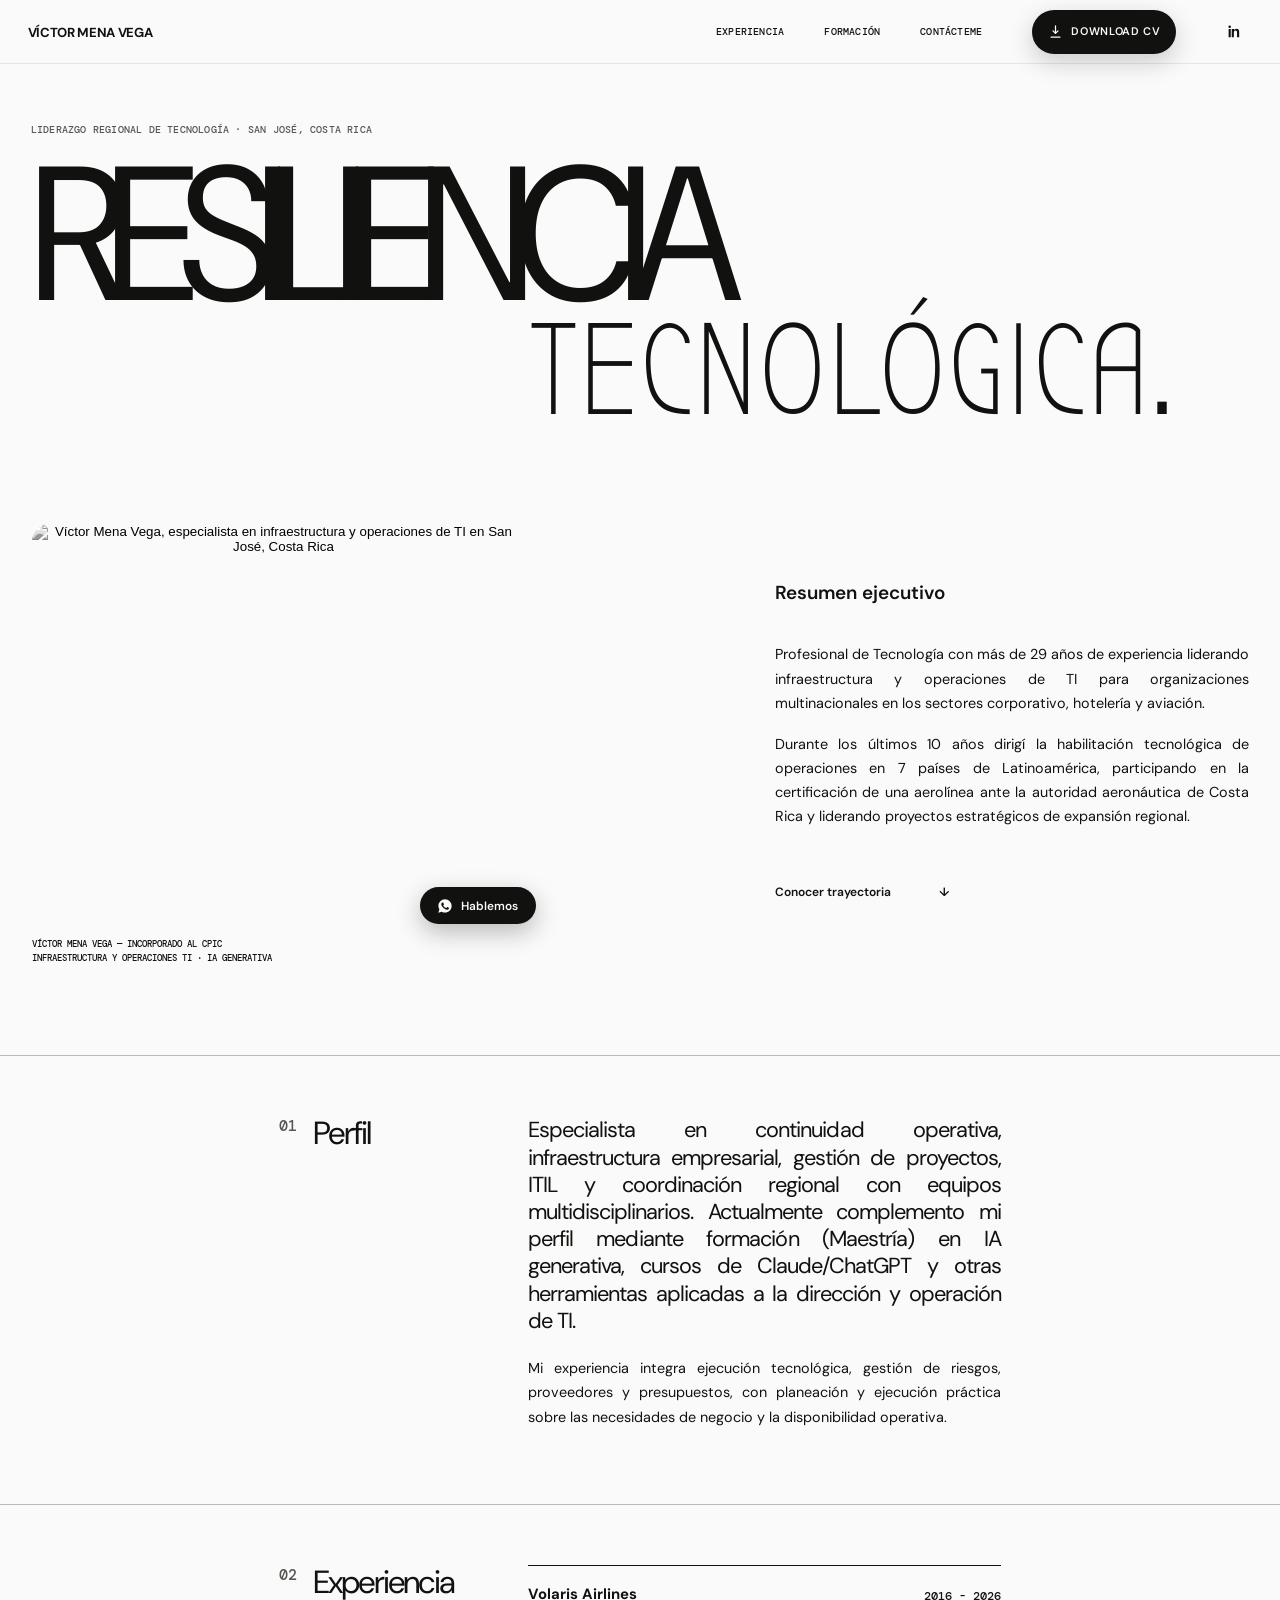
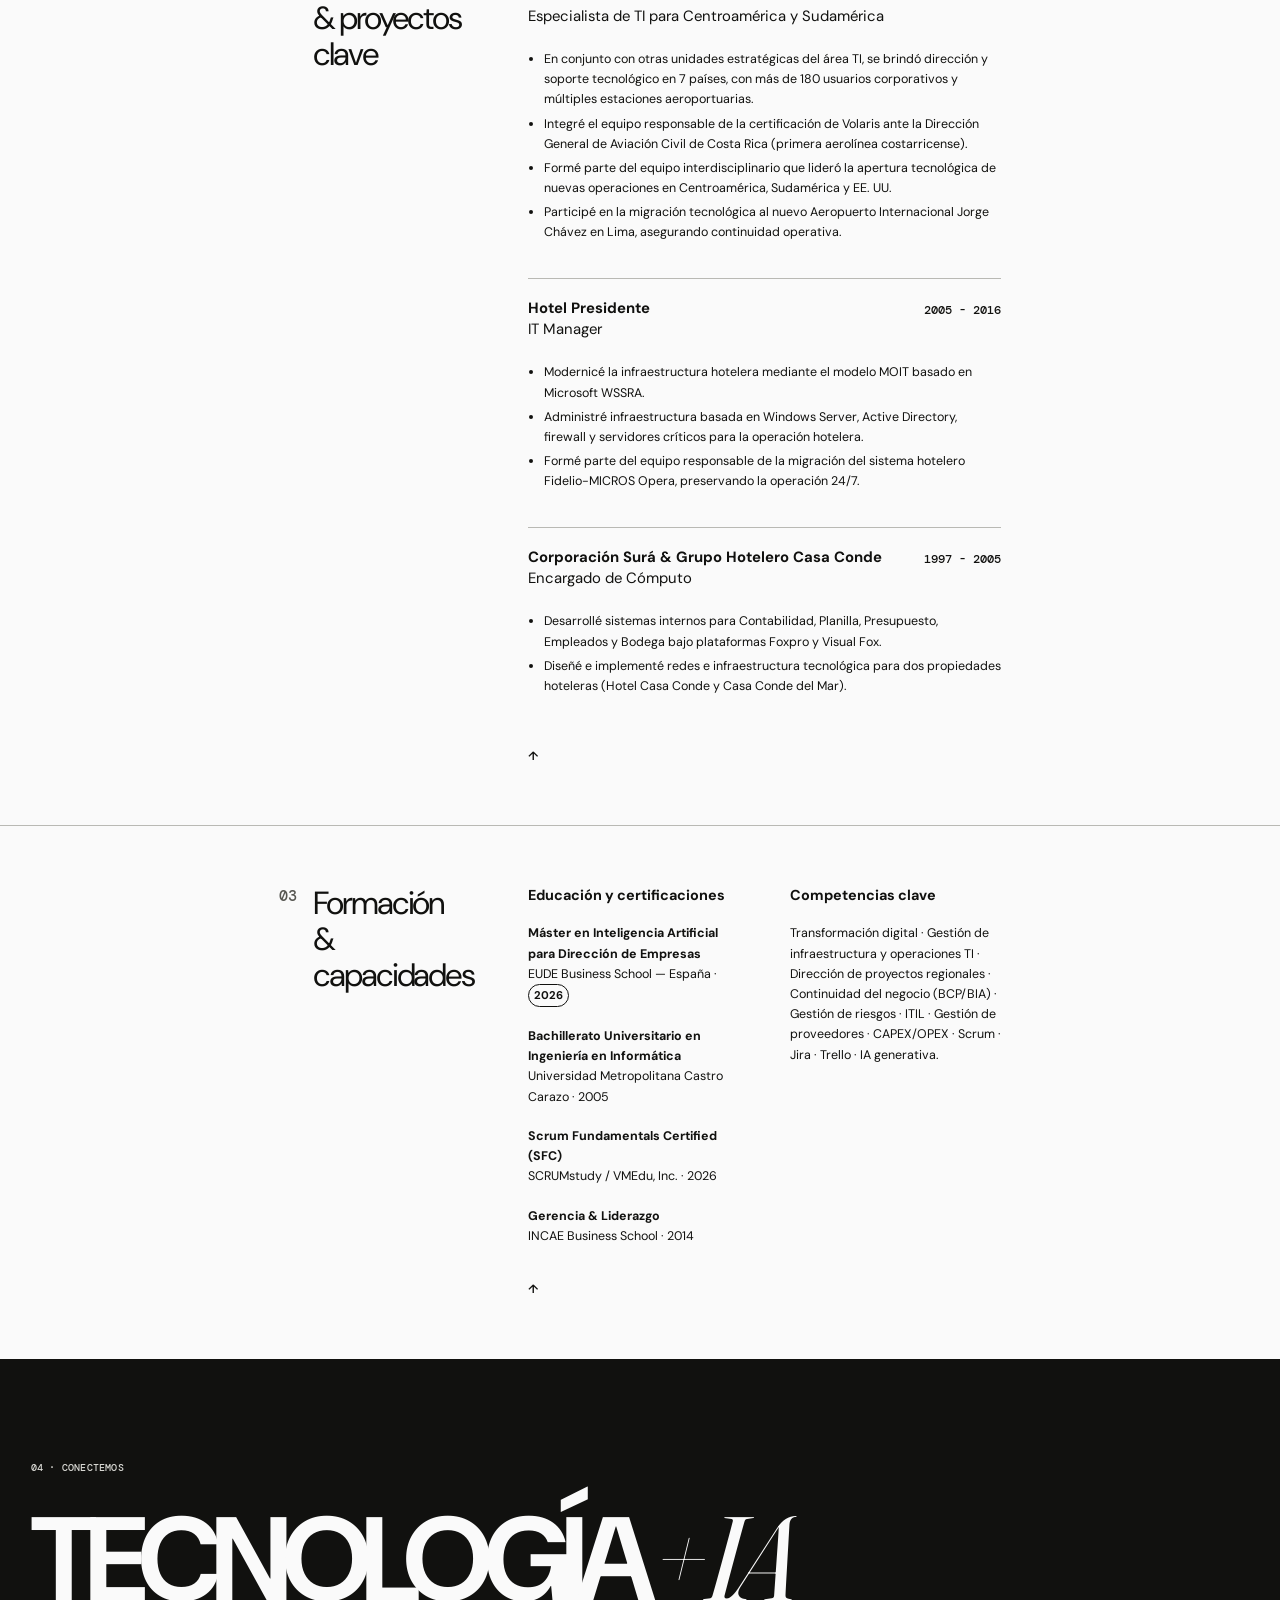
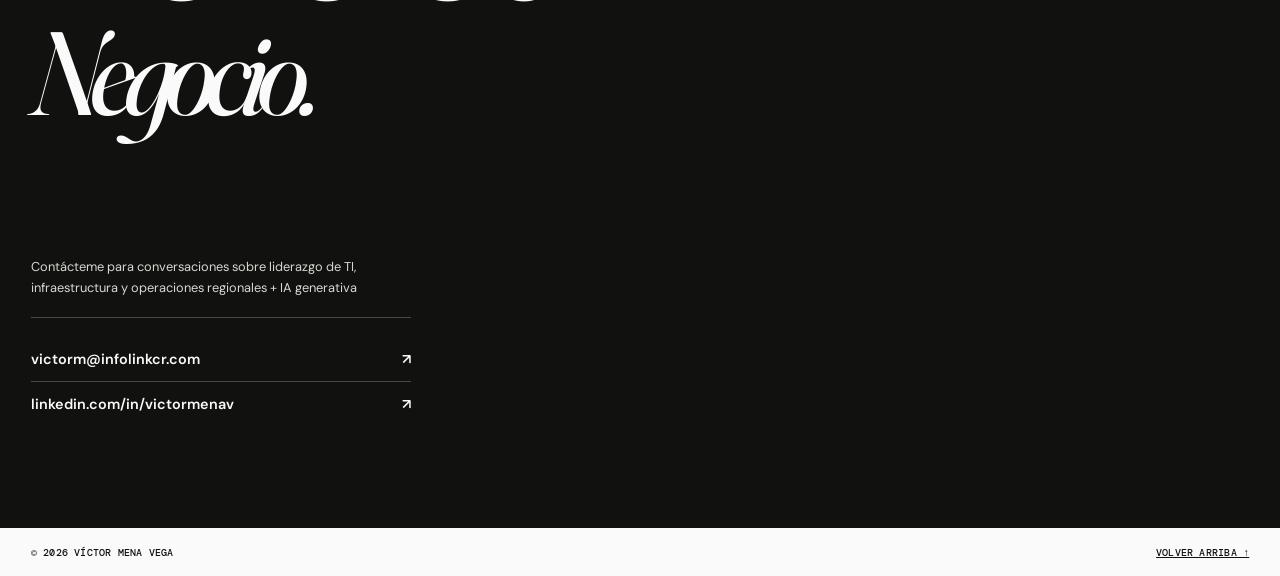
==== assets/index.html @ fce4dd11 "Add files via upload" ====
<!doctype html>
<html lang="es">

<head>
    <meta charset="UTF-8">
    <meta name="viewport" content="width=device-width,initial-scale=1">

    <title>Víctor Mena Vega | Infraestructura y Operaciones TI</title>
    <meta name="description" content="Víctor Mena Vega, especialista en infraestructura y operaciones de TI en Costa Rica. Casi 30 años liderando equipos y continuidad operativa en 7 países.">
    <link rel="canonical" href="https://www.victormena.com/">

    <link rel="icon" href="/assets/favicon.svg" type="image/svg+xml">
    <link rel="alternate icon" href="/assets/favicon.ico">
    <link rel="apple-touch-icon" href="/assets/apple-touch-icon.png">
    <meta name="theme-color" content="#11110f">

    <link rel="preload" as="image" href="/assets/victor-mena.png" fetchpriority="high">

    <!-- Open Graph -->
    <meta property="og:type" content="profile">
    <meta property="og:title" content="Víctor Mena Vega | Infraestructura y Operaciones de TI">
    <meta property="og:description" content="Casi 30 años liderando infraestructura y operaciones de TI en Centroamérica, Sudamérica y EE. UU. ITIL, continuidad operativa, transformación digital e IA aplicada.">
    <meta property="og:image" content="https://www.victormena.com/assets/victor-mena.png">
    <meta property="og:url" content="https://www.victormena.com/">
    <meta property="profile:first_name" content="Víctor">
    <meta property="profile:last_name" content="Mena Vega">
    <meta property="og:site_name" content="Víctor Mena Vega">
    <meta property="og:locale" content="es_CR">

    <!-- Twitter Card -->
    <meta name="twitter:card" content="summary_large_image">
    <meta name="twitter:title" content="Víctor Mena Vega | Infraestructura y Operaciones de TI">
    <meta name="twitter:description" content="Casi 30 años liderando infraestructura y operaciones de TI en Centroamérica, Sudamérica y EE. UU.">
    <meta name="twitter:image" content="https://www.victormena.com/assets/victor-mena.png">

    <link rel="preconnect" href="https://fonts.googleapis.com">
    <link rel="preconnect" href="https://fonts.gstatic.com" crossorigin>
    <link
        href="https://fonts.googleapis.com/css2?family=Bubbler+One&family=DM+Mono:wght@400;500&family=DM+Sans:opsz,wght@9..40,400;9..40,500;9..40,600;9..40,700&family=Fraunces:ital,opsz,wght@1,9..144,500..600&display=swap"
        rel="stylesheet">
    <link rel="stylesheet" href="styles.css">
    <link rel="stylesheet" href="refinements.css">
    <style>
        .portrait-toggle {
            display: block;
            width: 100%;
            padding: 0;
            border: 0;
            background: transparent;
            position: relative;
            cursor: pointer;
            border-radius: 17px;
            overflow: hidden
        }

        .portrait-toggle img {
            filter: grayscale(1) contrast(1.13);
            transition: filter .35s ease
        }

        .portrait-toggle:hover img,
        .portrait-toggle[aria-pressed="true"] img {
            filter: grayscale(0) contrast(1)
        }

        .portrait-toggle:focus-visible {
            outline: 3px solid #11110f;
            outline-offset: 5px
        }
    </style>

    <script type="application/ld+json">
{
  "@context": "https://schema.org",
  "@type": "Person",
  "name": "Víctor Mena Vega",
  "alternateName": ["Victor Mena Vega", "Victor Mena", "Víctor Mena"],
  "disambiguatingDescription": "Especialista costarricense en infraestructura y operaciones de TI, radicado en San José, Costa Rica.",
  "url": "https://www.victormena.com/",
  "image": "https://www.victormena.com/assets/victor-mena.png",
  "jobTitle": "Especialista en Infraestructura y Operaciones de TI",
  "description": "Ejecutivo de Tecnología con más de 29 años de experiencia en infraestructura y operaciones de TI, liderazgo regional, continuidad operativa, transformación digital e inteligencia artificial aplicada.",
  "address": {
    "@type": "PostalAddress",
    "addressLocality": "San José",
    "addressCountry": "CR"
  },
  "email": "mailto:victorm@infolinkcr.com",
  "telephone": "+506-8820-2220",
  "knowsLanguage": ["es", "en"],
  "worksFor": {
    "@type": "OrganizationRole",
    "roleName": "Especialista de TI para Centroamérica y Sudamérica",
    "startDate": "2016-07",
    "endDate": "2026-07",
    "worksFor": {
      "@type": "Organization",
      "name": "Volaris",
      "url": "https://www.volaris.com/"
    }
  },
  "nationality": {
    "@type": "Country",
    "name": "Costa Rica"
  },
  "sameAs": [
    "https://www.linkedin.com/in/victormenav/",
    "https://github.com/victormenav"
  ],
  "alumniOf": [
    {
      "@type": "CollegeOrUniversity",
      "name": "Universidad Metropolitana Castro Carazo"
    },
    {
      "@type": "CollegeOrUniversity",
      "name": "EUDE Business School"
    }
  ],
  "knowsAbout": [
    "ITIL",
    "Infraestructura de TI",
    "Operaciones de TI",
    "Continuidad operativa",
    "Transformación digital",
    "Gestión de proyectos",
    "Gestión de riesgos",
    "Inteligencia artificial aplicada a operaciones de TI"
  ],
  "memberOf": {
    "@type": "Organization",
    "name": "Colegio de Profesionales en Informática y Computación (CPIC)"
  }
}
</script>
</head>
<body><a class="skip" href="#contenido">Ir al contenido</a>
<header class="header">
    <h1 class="wordmark-h1"><a class="wordmark" href="#inicio">VÍCTOR MENA VEGA</a></h1>

    <nav aria-label="Navegación principal">
        <a href="#experiencia">EXPERIENCIA</a>
        <a href="#formacion">FORMACIÓN</a>
        <a href="#contacto">CONTÁCTEME</a>

        <a class="btn-cv"
           href="/assets/cv-victor-mena-vega.pdf"
           download
           aria-label="Descargar CV de Víctor Mena Vega">
            <svg viewBox="0 0 24 24"
                 aria-hidden="true"
                 width="16"
                 height="16">
                <path
                    d="M12 3v12m0 0 4-4m-4 4-4-4M5 21h14"
                    fill="none"
                    stroke="currentColor"
                    stroke-width="2"
                    stroke-linecap="round"
                    stroke-linejoin="round"/>
            </svg>
            <span>DOWNLOAD CV</span>
        </a>
    </nav>

    <a class="linkedin-icon"
       href="https://www.linkedin.com/in/victormenav/"
       target="_blank"
       rel="noreferrer"
       aria-label="Abrir el perfil de LinkedIn de Víctor Mena Vega en una pestaña nueva">
        <svg viewBox="0 0 24 24" aria-hidden="true">
            <path
                d="M5.2 3.4A1.8 1.8 0 1 1 5.2 7a1.8 1.8 0 0 1 0-3.6ZM3.7 8.4h3V20h-3V8.4Zm4.9 0h2.9V10h.1c.4-.8 1.4-1.9 3.1-1.9 3.3 0 3.9 2.1 3.9 5V20h-3v-6.1c0-1.5 0-3.3-2.1-3.3s-2.4 1.6-2.4 3.2V20h-3V8.4Z" />
        </svg>
    </a>
</header>
    <main id="contenido">
        <section class="intro" id="inicio">
            <p class="kicker">Liderazgo regional de tecnología · San José, Costa Rica</p>
            <h2 class="lockup"><span class="resilience">RESILIENCIA</span><span class="technology">TECNOLÓGICA.</span></h2>
            <div class="intro-grid">
                <figure class="portrait"><button class="portrait-toggle" type="button" aria-pressed="false"
                        aria-label="Mostrar retrato a color"><img src="assets/victor-mena.png"
                            alt="Víctor Mena Vega, especialista en infraestructura y operaciones de TI en San José, Costa Rica"
                            fetchpriority="high" decoding="async"></button>
                    <figcaption>Víctor Mena Vega — Incorporado al CPIC<br>Infraestructura y Operaciones TI · IA generativa
                    </figcaption><a class="whatsapp-fab" href="https://wa.me/50688202220?text=Vi%20tu%20perfil%20profesional%2C%20me%20gustar%C3%ADa%20que%20conversemos" target="_blank"
                        rel="noreferrer" aria-label="Escribir a Víctor Mena Vega por WhatsApp"><svg viewBox="0 0 24 24"
                            width="16" height="16" aria-hidden="true">
                            <path
                                d="M12.04 2C6.58 2 2.13 6.45 2.13 11.91c0 1.87.5 3.62 1.44 5.15L2 22l5.09-1.53a9.9 9.9 0 0 0 4.95 1.32h.01c5.46 0 9.91-4.45 9.91-9.91C21.96 6.45 17.5 2 12.04 2Zm5.83 14.13c-.24.68-1.4 1.31-1.94 1.36-.5.05-1.02.24-3.42-.71-2.9-1.15-4.76-4.09-4.9-4.28-.14-.19-1.17-1.56-1.17-2.97 0-1.41.74-2.1 1-2.39.26-.29.57-.36.76-.36.19 0 .38 0 .55.01.18.01.42-.07.65.5.24.58.81 2 .88 2.15.07.14.12.31.02.5-.1.19-.15.31-.29.48-.14.17-.3.38-.43.51-.14.14-.29.29-.13.57.17.28.75 1.24 1.61 2.01 1.11 1 2.05 1.31 2.33 1.46.28.14.44.12.6-.07.17-.19.71-.83.9-1.11.19-.28.38-.24.63-.14.26.09 1.65.78 1.94.92.28.14.47.21.54.33.07.12.07.68-.17 1.36Z" />
                        </svg><span>Hablemos</span></a>
                </figure>
                <div class="summary">
                    <p class="summary-title">Resumen ejecutivo</p>
                    <p>Profesional de Tecnología con más de 29 años de experiencia liderando infraestructura y operaciones
                       de TI para organizaciones multinacionales en los sectores corporativo, hotelería y aviación. </p>
                    <p>Durante los últimos 10 años dirigí la habilitación tecnológica de operaciones en 7 países de Latinoamérica,
                        participando en la certificación de una aerolínea ante la autoridad aeronáutica de Costa Rica y liderando proyectos
                        estratégicos de expansión regional. </p><a
                        class="inline-link" href="#experiencia">Conocer trayectoria <span>↓</span></a>
                </div>
            </div>
        </section>
        <section class="about ruled-section">
            <div class="section-title"><span>01</span>
                <h2>Perfil</h2>
            </div>
            <div class="about-copy">
                <p class="lead">Especialista en continuidad operativa, infraestructura empresarial, gestión de proyectos, ITIL 
                    y coordinación regional con equipos multidisciplinarios. Actualmente complemento mi perfil mediante formación 
                    (Maestría) en IA generativa, cursos de Claude/ChatGPT y otras herramientas aplicadas a la dirección y operación de TI.</p>
                <p>Mi experiencia integra ejecución tecnológica, gestión de riesgos, proveedores y presupuestos, con planeación y 
                    ejecución práctica sobre las necesidades de negocio y la disponibilidad operativa. </p>
            </div>
        </section>
        <section class="experience ruled-section" id="experiencia">
            <div class="section-title"><span>02</span>
                <h2>Experiencia<br>& proyectos clave</h2>
            </div>
            <div>
                <div class="roles">
                    <article class="role">
                        <div class="role-head">
                            <p><b>Volaris Airlines</b><br>Especialista de TI para Centroamérica y Sudamérica</p><span>2016
                                - 2026</span>
                        </div>
                        <ul>
                            <li>En conjunto con otras unidades estratégicas del área TI, se brindó dirección y soporte
                                tecnológico en 7 países, con más de 180 usuarios corporativos y múltiples estaciones aeroportuarias.</li>
                            <li>Integré el equipo responsable de la certificación de Volaris ante la Dirección General de Aviación Civil 
                                de Costa Rica (primera aerolínea costarricense).</li>
                            <li>Formé parte del equipo interdisciplinario que lideró la apertura tecnológica de nuevas operaciones en
                                 Centroamérica, Sudamérica y EE. UU.</li>
                            <li>Participé en la migración tecnológica al nuevo Aeropuerto Internacional Jorge Chávez en Lima, asegurando continuidad operativa.</li>
                        </ul>
                    </article>
                    <article class="role">
                        <div class="role-head">
                            <p><b>Hotel Presidente</b><br>IT Manager</p><span>2005 - 2016</span>
                        </div>
                        <ul>
                            <li>Modernicé la infraestructura hotelera mediante el modelo MOIT basado en Microsoft WSSRA.</li>
                            <li>Administré infraestructura basada en Windows Server, Active Directory, firewall y servidores críticos para la operación hotelera.</li>
                            <li>Formé parte del equipo responsable de la migración del sistema hotelero Fidelio-MICROS Opera, preservando la operación 24/7.</li>
                        </ul>
                    </article>
                    <article class="role">
                        <div class="role-head">
                            <p><b>Corporación Surá & Grupo Hotelero Casa Conde</b><br>Encargado de Cómputo</p><span>1997 -
                                2005</span>
                        </div>
                        <ul>
                            <li>Desarrollé sistemas internos para Contabilidad, Planilla, Presupuesto, Empleados y Bodega bajo plataformas Foxpro y Visual Fox.</li>
                            <li>Diseñé e implementé redes e infraestructura tecnológica para dos propiedades hoteleras (Hotel Casa Conde y Casa Conde del Mar).</li>
                        </ul>
                    </article>
                </div><a class="inline-link" href="#inicio"><span>↑</span></a>
            </div>
        </section>
        <section class="credentials ruled-section" id="formacion">
            <div class="section-title"><span>03</span>
                <h2>Formación<br>& capacidades</h2>
            </div>
            <div>
                <div class="credential-content">
                    <div>
                        <h3>Educación y certificaciones</h3>
                        <p><b>Máster en Inteligencia Artificial para Dirección de Empresas</b><br>EUDE Business School —
                            España · <span class="currently">2026</span></p>
                        <p><b>Bachillerato Universitario en Ingeniería en Informática</b><br>Universidad Metropolitana
                            Castro Carazo · 2005</p>
                        <p><b>Scrum Fundamentals Certified (SFC)</b><br>SCRUMstudy / VMEdu, Inc. · 2026</p>
                        <p><b>Gerencia & Liderazgo</b><br>INCAE Business School · 2014</p>
                    </div>
                    <div>
                        <h3>Competencias clave</h3>
                        <p>Transformación digital · Gestión de infraestructura y operaciones TI · Dirección de proyectos
                            regionales · Continuidad del negocio (BCP/BIA) · Gestión de riesgos · ITIL · Gestión de
                            proveedores · CAPEX/OPEX · Scrum · Jira · Trello · IA generativa.</p>
                    </div>
                </div><a class="inline-link" href="#inicio"><span>↑</span></a>
            </div>
        </section>
        <section class="contact" id="contacto">
            <p class="kicker">04 · Conectemos</p>
            <div class="contact-grid">
                <h2 class="contact-headline">TECNOLOGÍA<span class="contact-accent"> + IA</span><br><span
                        class="contact-accent">Negocio.</span></h2>
                <div class="contact-info">
                    <p class="contact-blurb">Contácteme para conversaciones sobre liderazgo de TI, infraestructura y
                        operaciones regionales + IA generativa </p><a class="contact-row" id="emailContactLink"
                        href="mailto:victorm@infolinkcr.com">victorm@infolinkcr.com <span
                            aria-hidden="true">↗</span></a><a class="contact-row"
                        href="https://www.linkedin.com/in/victormenav/" target="_blank"
                        rel="noreferrer">linkedin.com/in/victormenav <span aria-hidden="true">↗</span></a>
                </div>
            </div>
        </section>
    </main>
    <div class="modal-overlay" id="contactModalOverlay" hidden>
        <div class="modal" role="dialog" aria-modal="true" aria-labelledby="contactModalTitle"><button
                class="modal-close" id="contactModalClose" type="button" aria-label="Cerrar formulario">✕</button>
            <div class="modal-grid"><img class="modal-photo" src="assets/iphone-inbox.jpg"
                    alt="iPhone con bandeja de entrada" loading="lazy">
                <div class="modal-body">
                    <h3 id="contactModalTitle">Escríbeme</h3>
                    <form id="contactForm" action="https://formspree.io/f/mbgjyzok" method="POST">
                           <input type="hidden" name="_subject" value="Nuevo contacto desde WEB — VictorMenaV"><label>Nombre<input
                                type="text" name="name" required></label><label>Correo<input type="email" name="email"
                                required></label><label>Mensaje<textarea name="message" rows="4"
                                required></textarea></label><button type="submit">Enviar</button></form>
                    <p class="modal-success" id="contactModalSuccess" hidden>¡Gracias! Te responderé pronto.</p>
                </div>
            </div>
        </div>
    </div>
    <footer><span>© 2026 Víctor Mena Vega</span><a href="#inicio">VOLVER ARRIBA ↑</a></footer>
 <script>
const portrait = document.querySelector('.portrait-toggle');

portrait.addEventListener('click', () => {
    const color = portrait.getAttribute('aria-pressed') === 'true';

    portrait.setAttribute('aria-pressed', String(!color));

    portrait.setAttribute(
        'aria-label',
        color ? 'Mostrar retrato a color' : 'Mostrar retrato en blanco y negro'
    );
});

const emailLink = document.getElementById('emailContactLink');
const overlay = document.getElementById('contactModalOverlay');
const closeBtn = document.getElementById('contactModalClose');
const cForm = document.getElementById('contactForm');
const cSuccess = document.getElementById('contactModalSuccess');
const cTitle = document.getElementById('contactModalTitle');

function openModal(e) {
    e.preventDefault();

    overlay.hidden = false;
    cTitle.textContent = 'Escríbeme';
    cForm.hidden = false;
    cSuccess.hidden = true;
}

function closeModal() {
    overlay.hidden = true;
    cForm.hidden = false;
    cSuccess.hidden = true;
    cForm.reset();
    cTitle.textContent = 'Escríbeme';
}

emailLink.addEventListener('click', openModal);
closeBtn.addEventListener('click', closeModal);

overlay.addEventListener('click', e => {
    if (e.target === overlay) {
        closeModal();
    }
});

cForm.addEventListener('submit', async e => {
    e.preventDefault();

    const submitButton = cForm.querySelector('button[type="submit"]');

    submitButton.disabled = true;
    submitButton.textContent = 'Enviando...';

    try {
        const res = await fetch(cForm.action, {
            method: 'POST',
            body: new FormData(cForm),
            headers: {
                Accept: 'application/json'
            }
        });

        if (res.ok) {
            cForm.reset();
            cTitle.textContent = 'Enviado';
            cForm.hidden = true;
            cSuccess.hidden = false;
        } else {
            submitButton.disabled = false;
            submitButton.textContent = 'Enviar';

            alert('Hubo un problema al enviar. Escríbeme directo a victorm@infolinkcr.com');
        }

    } catch (err) {
        submitButton.disabled = false;
        submitButton.textContent = 'Enviar';

        alert('Hubo un problema al enviar. Escríbeme directo a victorm@infolinkcr.com');
    }
});
</script>


</body>
</html>
---- assets/styles.css ----
:root{--black:#11110f;--white:#fafafa;--hair:#b9b9b4;--gray:#565651}*{box-sizing:border-box}html{scroll-behavior:smooth}body{margin:0;color:var(--black);background:var(--white);font-family:"DM Sans",Arial,sans-serif;overflow-x:hidden}.skip{position:absolute;left:-999px}.skip:focus{left:1rem;top:1rem;background:#fff;padding:.7rem;z-index:5}.header{height:64px;padding:0 2.15vw;display:flex;align-items:center;border-bottom:1px solid #e5e5e1}.wordmark{font-size:.82rem;font-weight:700;letter-spacing:-.025em}.header nav{margin-left:auto;display:flex;gap:2.5rem;margin-right:2.5rem}.header nav a,footer,.kicker{font:500 .64rem/1.3 "DM Mono",monospace;letter-spacing:.02em}.header nav a{min-height:44px;display:flex;align-items:center}.header nav a:hover,.inline-link:hover{opacity:.5}.linkedin-icon{width:36px;height:44px;display:grid;place-items:center}.linkedin-icon svg{width:17px;fill:currentColor}.intro{padding:4vw 2.4vw 8.5vw}.kicker{margin:0 0 1.65rem;text-transform:uppercase;color:var(--gray)}h1,h2,h3,p{margin-top:0}.intro .lockup,.contact h2{font-size:clamp(4.4rem,14.9vw,17.8rem);line-height:.78;letter-spacing:-.095em;font-weight:700;margin:0 0 6.8vw}.intro .lockup span,.contact h2 span{font-weight:400}.intro-grid{display:grid;grid-template-columns:40% 1fr;align-items:center;gap:20vw;padding-left:.1vw}.portrait{margin:0}.portrait img{display:block;width:100%;aspect-ratio:1.22/1;object-fit:cover;object-position:center 33%;border-radius:17px;filter:grayscale(1) contrast(1.13)}.portrait figcaption{font:500 .58rem/1.55 "DM Mono",monospace;text-transform:uppercase;margin-top:.85rem}.summary{max-width:550px}.summary-title{font-size:1.18rem;font-weight:600;margin-bottom:2.35rem}.summary p:not(.summary-title){font-size:clamp(.9rem,1.03vw,1.1rem);line-height:1.68;margin-bottom:1.05rem;text-align:justify}.inline-link{display:inline-flex;gap:3rem;border-bottom:1px solid var(--black);font-size:.75rem;font-weight:600;padding:1rem 0 .6rem;margin-top:1.45rem}.summary .inline-link{border-bottom:none}.experience .inline-link,.credentials .inline-link{border-bottom:none;gap:0;padding:0;margin-top:1rem}.ruled-section{border-top:1px solid var(--hair);display:grid;grid-template-columns:30% 1fr;gap:2rem;padding:4.7vw 21.8vw}.section-title{display:flex;gap:1rem}.section-title span{font:500 .95rem "DM Mono",monospace;color:var(--gray)}.section-title h2{font-size:clamp(1.85rem,2.5vw,3.1rem);line-height:1.12;letter-spacing:-.065em;font-weight:400;margin:0}.about-copy{max-width:610px;text-align:center}.lead{font-size:clamp(1.25rem,1.7vw,2rem);line-height:1.25;letter-spacing:-.045em;text-align:justify}.about-copy p:last-child{font-size:.9rem;line-height:1.7;max-width:520px;text-align:justify}.roles{border-top:1px solid var(--black)}.role{padding:1.15rem 0 2rem;border-bottom:1px solid var(--hair)}.role:last-child{border-bottom:none}.role-head{display:flex;justify-content:space-between;gap:1rem}.role-head p{font-size:.93rem;line-height:1.45;margin:0}.role-head span{font:500 .74rem "DM Mono",monospace;white-space:nowrap;padding-top:.25rem}.role ul{margin:1.35rem 0 0;padding-left:1rem;max-width:580px}.role li{font:400 .78rem/1.58 Georgia,serif;margin:.24rem 0}.credential-content{display:grid;grid-template-columns:1fr 1fr;gap:4vw}.credential-content h3{font-size:.9rem;margin:0 0 1.2rem}.credential-content p{font:.76rem/1.63 Georgia,serif;margin-bottom:1.2rem}.credential-content p b{font-family:"DM Sans",sans-serif;font-size:.78rem}.credential-content .tools{margin-top:2.3rem}.contact{padding:8vw 2.4vw;background:var(--black);color:var(--white)}.contact .kicker{color:#d8d8d3}.contact-grid{display:grid;grid-template-columns:1fr;gap:3vw;align-items:start}.contact-headline{font-size:clamp(3rem,6.5vw,8rem);line-height:1;letter-spacing:-.05em;font-weight:700;margin:0;text-align:left}.contact-accent{font-family:"Fraunces","DM Sans",serif;font-style:italic;font-weight:500}.contact-info{max-width:380px;text-align:left}.contact-blurb{font-size:.8rem;line-height:1.6;color:#d8d8d3;margin:0 0 1.2rem 0;border-bottom:1px solid #4a4a45;padding-bottom:1.2rem;max-width:380px}.contact-row{display:flex;justify-content:space-between;align-items:center;border-top:1px solid #4a4a45;padding:.8rem 0;color:var(--white);text-decoration:none;font-size:.9rem;font-weight:600}.contact-info a.contact-row:first-of-type{border-top:0}.contact-row:hover{color:#b6b6b0}footer{display:flex;justify-content:space-between;padding:1.1rem 2.4vw;text-transform:uppercase}footer a{text-decoration:underline}@media(min-width:901px) and (max-width:1180px){.contact-grid{grid-template-columns:1fr;gap:2.4rem;align-items:start}.contact-headline{font-size:clamp(2.4rem,6vw,3.6rem)}}@media(min-width:651px) and (max-width:900px){.intro{padding:8vw 5vw}.intro .lockup{font-size:15vw}.intro-grid{grid-template-columns:45% 1fr;gap:7vw}.ruled-section{grid-template-columns:34% 1fr;padding:6vw 9vw}.section-title h2{font-size:2.15rem}.contact{padding:8vw 5vw}.contact-grid{grid-template-columns:1fr;gap:2.4rem;align-items:start}}@media(max-width:650px){.header{padding:0 1.25rem;height:57px}.header nav{gap:1.2rem;margin-right:.4rem}.header nav a{font-size:.57rem}.intro{padding:4.8rem 1.25rem 5rem}.intro .lockup{font-size:18.8vw;line-height:.8;margin-bottom:4.5rem}.intro-grid,.ruled-section,.credential-content{grid-template-columns:1fr}.intro-grid{gap:3rem}.portrait{max-width:440px}.summary-title{margin-bottom:1.2rem}.ruled-section{padding:3.8rem 1.25rem;gap:2.4rem}.section-title h2{font-size:2rem}.role-head{display:block}.role-head span{display:block;margin-top:.7rem}.role ul{padding-left:1rem}.contact{padding:5.5rem 1.25rem}.contact-grid{grid-template-columns:1fr;gap:2rem}.contact-headline{font-size:12vw}.contact-row{font-size:1rem}.linkedin-icon{width:30px}footer{padding:1.1rem 1.25rem;font-size:.52rem}}
---- assets/refinements.css ----
/* Final editorial refinements: compact hero, high-impact display and unified sans text. */
.intro{padding-top:4.6vw;padding-bottom:7vw}
.intro .lockup .resilience{display:block}
.intro .lockup .technology{display:block;font-family:"Bubbler One",sans-serif;font-size:.68em;font-style:normal;font-weight:400;letter-spacing:.02em;line-height:1;margin-left:.05em;text-align:right}
.currently{display:inline-block;font-family:"DM Sans",Arial,sans-serif;font-weight:700;font-size:.9em;letter-spacing:.01em;padding:.08rem .32rem;border:1px solid currentColor;border-radius:999px}
.social-mark{display:inline-grid;place-items:center;width:1.25rem;height:1.25rem;border:1px solid currentColor;border-radius:50%;font:700 .64rem/1 "DM Sans",sans-serif}
.intro .lockup{font-family:"Arial Black",Impact,"DM Sans",sans-serif;font-weight:900;font-stretch:condensed;letter-spacing:-.105em;line-height:.76;transform:scaleX(.94);transform-origin:left center}
.role li,.credential-content p{font-family:"DM Sans",Arial,sans-serif;font-size:.78rem;line-height:1.62}
.role-head p,.credential-content h3{font-family:"DM Sans",Arial,sans-serif}
@media (min-width:651px) and (max-width:900px){.intro{padding-top:5.5vw;padding-bottom:6.5vw}.intro .lockup{letter-spacing:-.1em}}
@media (max-width:650px){
    .intro{
        padding-top:3.1rem;
        padding-bottom:4.4rem
    }

.intro .lockup{
    letter-spacing:-.08em;
    line-height:.88;
    padding-top:.35rem;
    padding-bottom:.35rem;
}

    .header{
        display:grid;
        grid-template-columns:1fr auto;
        align-items:center;
        gap:.8rem
    }

    .header .wordmark{
        white-space:nowrap
    }

    .header nav{
        grid-column:1 / -1;
        display:flex;
        align-items:center;
        justify-content:space-between;
        gap:.5rem;
        width:100%
    }

    .header nav a{
        font-size:.53rem;
        white-space:nowrap
    }
    .header nav .btn-cv svg{
        width:13px;
        height:13px
    }

    .header .linkedin-icon{
        grid-column:2;
        grid-row:1
    }
}
.portrait{position:relative}
.whatsapp-fab{position:absolute;right:-1.05rem;bottom:2.6rem;display:inline-flex;align-items:center;gap:.5rem;padding:.65rem 1.1rem;background:var(--black);color:var(--white);border-radius:999px;text-decoration:none;font:600 .74rem "DM Sans",sans-serif;box-shadow:0 8px 24px rgba(17,17,15,.28);transition:background-color .25s ease,color .25s ease,transform .25s ease}
.whatsapp-fab svg{width:16px;height:16px;fill:currentColor}
.whatsapp-fab:hover,.whatsapp-fab:focus-visible{background:#25D366;color:var(--black);transform:translateY(-2px)}
@media(max-width:650px){.whatsapp-fab{position:static;margin-top:1rem;box-shadow:none}}
.modal-overlay{position:fixed;inset:0;background:rgba(17,17,15,.75);display:flex;align-items:center;justify-content:center;padding:1.5rem;z-index:50}
.modal-overlay[hidden]{display:none}
.modal{background:var(--white);color:var(--black);max-width:640px;width:100%;padding:0;border-radius:14px;position:relative;overflow:hidden}
.modal-grid{display:grid;grid-template-columns:.85fr 1.15fr}
.modal-photo{width:100%;height:100%;min-height:280px;object-fit:cover;display:block}
.modal-body{padding:2.2rem}
.modal-close{position:absolute;top:1rem;right:1rem;background:var(--white);width:2rem;height:2rem;border-radius:50%;display:grid;place-items:center;border:0;font-size:1rem;line-height:1;cursor:pointer;color:var(--black);z-index:2}
.modal h3{font-size:1.4rem;margin-bottom:1.4rem;font-weight:700;letter-spacing:-.02em}
.modal form{display:flex;flex-direction:column;gap:1rem}
.modal label{font:500 .68rem "DM Mono",monospace;text-transform:uppercase;display:flex;flex-direction:column;gap:.4rem;color:var(--gray)}
.modal input,.modal textarea{font:400 .9rem "DM Sans",sans-serif;padding:.6rem .7rem;border:1px solid var(--hair);border-radius:8px;background:var(--white);color:var(--black)}
.modal input:focus,.modal textarea:focus{outline:2px solid var(--black);outline-offset:1px}
.modal button[type="submit"]{margin-top:.4rem;padding:.75rem 1rem;background:var(--black);color:var(--white);border:0;border-radius:999px;font:600 .8rem "DM Sans",sans-serif;cursor:pointer;transition:opacity .2s}
.modal button[type="submit"]:hover{opacity:.8}
.modal-success{font-size:.95rem;line-height:1.6}
@media(max-width:560px){.modal-grid{grid-template-columns:1fr}.modal-photo{min-height:150px}}
/* DOWNLOAD CV — DISEÑO FINAL */
.header nav a.btn-cv {
    display: inline-flex !important;
    align-items: center !important;
    justify-content: center !important;
    gap: 8px !important;

    background: var(--black) !important;
    color: var(--white) !important;

    border: 0 !important;
    border-radius: 999px !important;

    padding: 10px 16px !important;
    margin-left: 10px !important;

    font-family: "DM Sans", Arial, sans-serif !important;
    font-size: 11px !important;
    font-weight: 600 !important;
    letter-spacing: .06em !important;
    line-height: 1 !important;

    white-space: nowrap !important;
    text-decoration: none !important;

    box-shadow: 0 8px 24px rgba(17,17,15,.20) !important;

    transition:
        transform .25s ease,
        background-color .25s ease,
        color .25s ease !important;
}

.header nav a.btn-cv svg {
    width: 15px !important;
    height: 15px !important;
    flex-shrink: 0 !important;
    transition: transform .25s ease !important;
}

.header nav a.btn-cv:hover {
    background: #25D366 !important;
    color: var(--black) !important;
    transform: translateY(-2px) !important;
}

.header nav a.btn-cv:hover svg {
    transform: translateY(2px) !important;
}

@media (max-width:650px) {

    .header nav a.btn-cv {
        padding: 8px 12px !important;
        margin-left: 0 !important;
        font-size: 9px !important;
        gap: 5px !important;
    }

    .header nav a.btn-cv svg {
        width: 13px !important;
        height: 13px !important;
    }
}
@media (max-width:650px) {
    .intro .lockup .resilience {
        letter-spacing: -0.04em;
    }
}
#contactForm[hidden] {
    display: none !important;
}
/* SECCIÓN 04 — TAMAÑO DEL TITULAR */
.contact-headline {
    font-size: 7.4rem !important;
    line-height: 0.95 !important;
}
/* SECCIÓN 04 — MÓVIL */
@media (max-width: 650px) {
    .contact-headline {
        font-size: 5.24rem !important;
        line-height: 0.95 !important;
    }
}

/* Enlace a la página de perfil, en su propia línea bajo el resumen */
.summary .profile-link{margin:1.15rem 0 0}
.summary .profile-link a{
    display:inline-block;
    font:600 .75rem "DM Sans",Arial,sans-serif;
    color:var(--black);
    text-decoration:none;
    border-bottom:1px solid var(--black);
    padding-bottom:.25rem;
}
.summary .profile-link a:hover{opacity:.5}


/* ============================================================
   Enlaces: el sitio no tenía reset, así que el wordmark, el menú
   y los enlaces del cuerpo salían con el estilo por defecto del
   navegador (azul y subrayados). Heredan el color del contexto,
   lo que los deja negros sobre fondo claro y blancos sobre el
   negro de la sección de contacto. El subrayado del pie se
   conserva: `footer a` gana por especificidad.
   ============================================================ */
a{
    color:inherit;
    text-decoration:none;
}

a:focus-visible{
    outline:2px solid currentColor;
    outline-offset:3px;
}


/* ============================================================
   El nombre del header ES el H1 de la página: visible, pequeño,
   como el membrete de una hoja carta. El lockup gigante pasa a
   H2 y conserva su aspecto porque ahora se identifica por clase.
   El h1 solo envuelve; no aporta tamaño ni margen propios.
   ============================================================ */
.header .wordmark-h1{
    margin:0;
    font-size:inherit;
    font-weight:inherit;
    line-height:inherit;
}
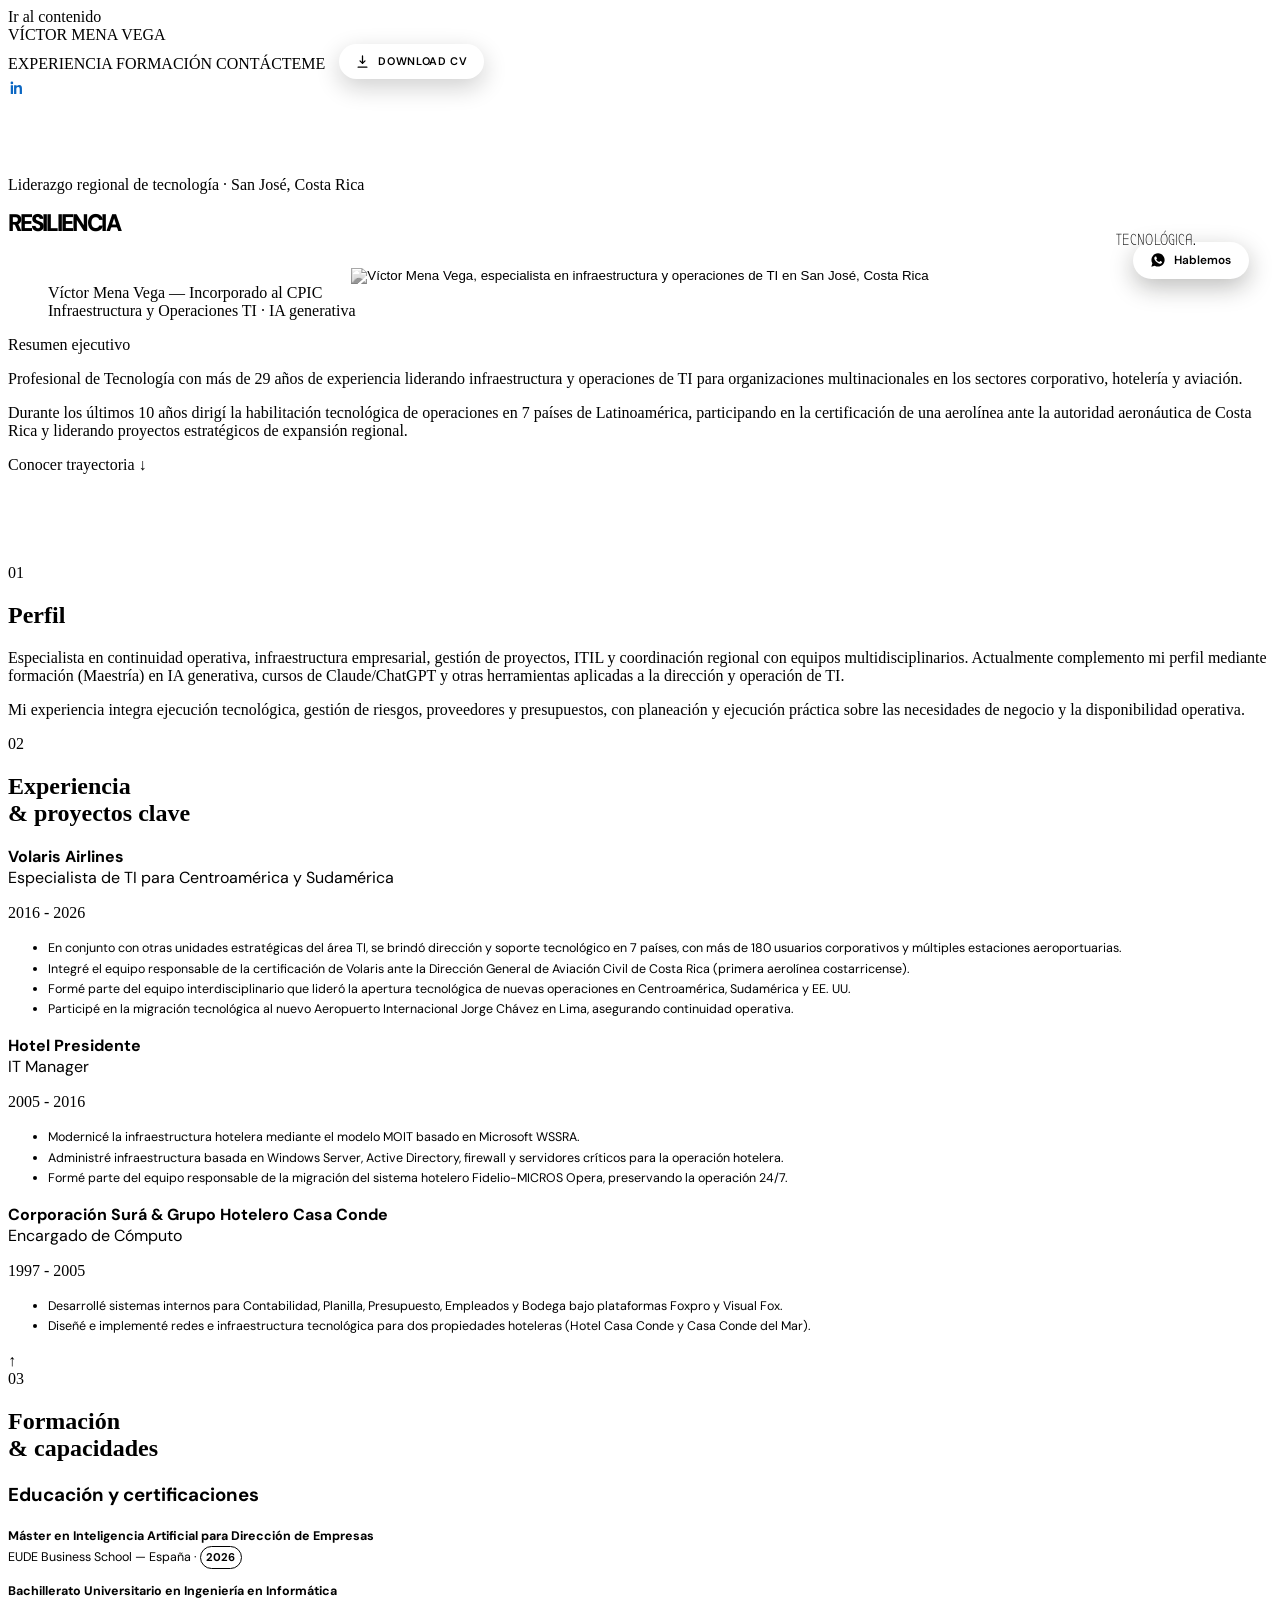
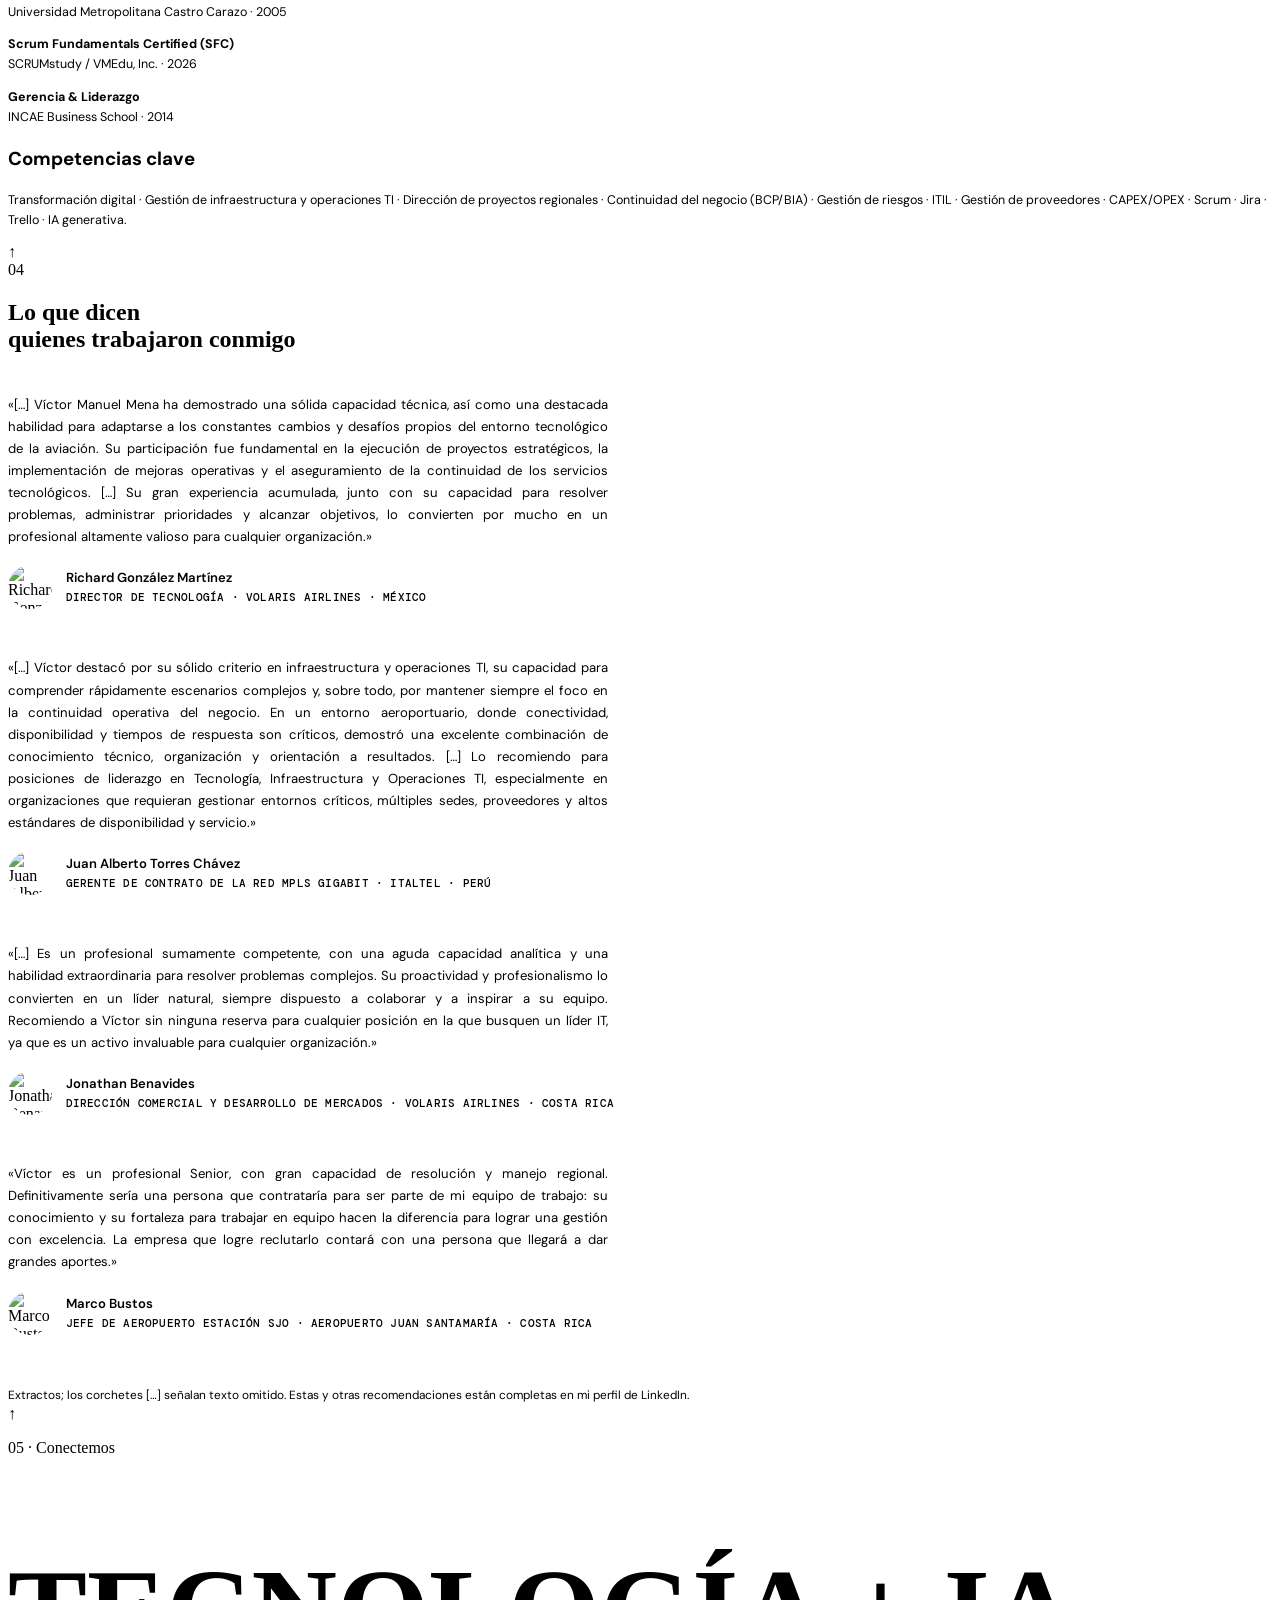
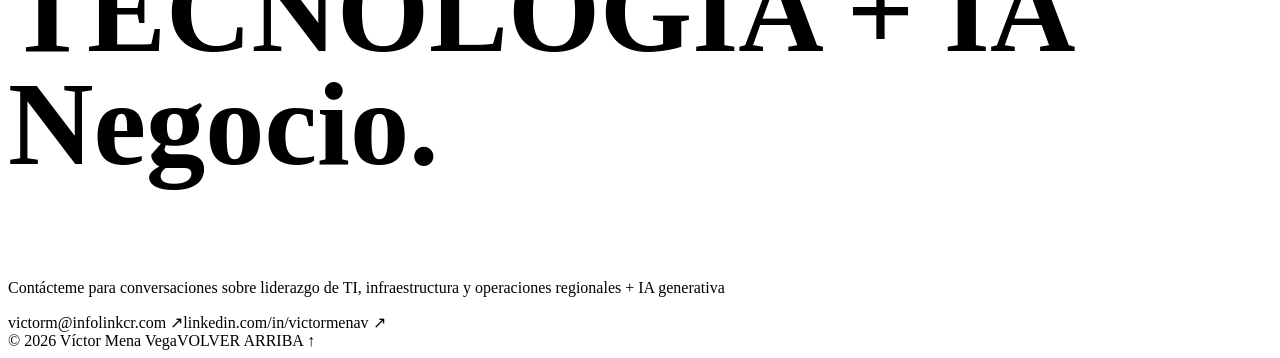
==== commit c074f6e0: "Add files via upload" ====
--- a/assets/index.html
+++ b/assets/index.html
@@ -20,7 +20,10 @@
     <meta property="og:type" content="profile">
     <meta property="og:title" content="Víctor Mena Vega | Infraestructura y Operaciones de TI">
     <meta property="og:description" content="Casi 30 años liderando infraestructura y operaciones de TI en Centroamérica, Sudamérica y EE. UU. ITIL, continuidad operativa, transformación digital e IA aplicada.">
-    <meta property="og:image" content="https://www.victormena.com/assets/victor-mena.png">
+    <meta property="og:image" content="https://www.victormena.com/assets/og-victor-mena-vega.png">
+    <meta property="og:image:width" content="1200">
+    <meta property="og:image:height" content="630">
+    <meta property="og:image:alt" content="Víctor Mena Vega — Infraestructura y Operaciones de TI">
     <meta property="og:url" content="https://www.victormena.com/">
     <meta property="profile:first_name" content="Víctor">
     <meta property="profile:last_name" content="Mena Vega">
@@ -31,7 +34,7 @@
     <meta name="twitter:card" content="summary_large_image">
     <meta name="twitter:title" content="Víctor Mena Vega | Infraestructura y Operaciones de TI">
     <meta name="twitter:description" content="Casi 30 años liderando infraestructura y operaciones de TI en Centroamérica, Sudamérica y EE. UU.">
-    <meta name="twitter:image" content="https://www.victormena.com/assets/victor-mena.png">
+    <meta name="twitter:image" content="https://www.victormena.com/assets/og-victor-mena-vega.png">
 
     <link rel="preconnect" href="https://fonts.googleapis.com">
     <link rel="preconnect" href="https://fonts.gstatic.com" crossorigin>
@@ -282,8 +285,64 @@
                 </div><a class="inline-link" href="#inicio"><span>↑</span></a>
             </div>
         </section>
+        <section class="testimonials ruled-section" id="recomendaciones">
+            <div class="section-title"><span>04</span>
+                <h2>Lo que dicen<br>quienes trabajaron conmigo</h2>
+            </div>
+            <div>
+                <div class="quotes">
+                    <blockquote class="quote">
+                        <p>«[…] Víctor Manuel Mena ha demostrado una sólida capacidad técnica, así como una destacada
+                            habilidad para adaptarse a los constantes cambios y desafíos propios del entorno
+                            tecnológico de la aviación. Su participación fue fundamental en la ejecución de proyectos
+                            estratégicos, la implementación de mejoras operativas y el aseguramiento de la continuidad
+                            de los servicios tecnológicos. […] Su gran experiencia acumulada, junto con su capacidad
+                            para resolver problemas, administrar prioridades y alcanzar objetivos, lo convierten por
+                            mucho en un profesional altamente valioso para cualquier organización.»</p>
+                        <cite><img class="quote-face" src="assets/rec/richard.jpg" alt="Richard González Martínez" width="132" height="132" loading="lazy" decoding="async"><b>Richard González Martínez</b><span>Director de Tecnología · Volaris Airlines ·
+                            México</span></cite>
+                    </blockquote>
+
+                    <blockquote class="quote">
+                        <p>«[…] Víctor destacó por su sólido criterio en infraestructura y operaciones TI, su capacidad
+                            para comprender rápidamente escenarios complejos y, sobre todo, por mantener siempre el
+                            foco en la continuidad operativa del negocio. En un entorno aeroportuario, donde
+                            conectividad, disponibilidad y tiempos de respuesta son críticos, demostró una excelente
+                            combinación de conocimiento técnico, organización y orientación a resultados. […] Lo
+                            recomiendo para posiciones de liderazgo en Tecnología, Infraestructura y Operaciones TI,
+                            especialmente en organizaciones que requieran gestionar entornos críticos, múltiples
+                            sedes, proveedores y altos estándares de disponibilidad y servicio.»</p>
+                        <cite><img class="quote-face" src="assets/rec/juan.jpg" alt="Juan Alberto Torres Chávez" width="132" height="132" loading="lazy" decoding="async"><b>Juan Alberto Torres Chávez</b><span>Gerente de Contrato de la Red MPLS Gigabit · Italtel · Perú</span></cite>
+                    </blockquote>
+
+                    <blockquote class="quote">
+                        <p>«[…] Es un profesional sumamente competente, con una aguda capacidad analítica y una habilidad
+                            extraordinaria para resolver problemas complejos. Su proactividad y profesionalismo lo
+                            convierten en un líder natural, siempre dispuesto a colaborar y a inspirar a su equipo.
+                            Recomiendo a Víctor sin ninguna reserva para cualquier posición en la que busquen un líder
+                            IT, ya que es un activo invaluable para cualquier organización.»</p>
+                        <cite><img class="quote-face" src="assets/rec/jonathan.jpg" alt="Jonathan Benavides" width="132" height="132" loading="lazy" decoding="async"><b>Jonathan Benavides</b><span>Dirección Comercial y Desarrollo de Mercados · Volaris
+                            Airlines · Costa Rica</span></cite>
+                    </blockquote>
+
+                    <blockquote class="quote">
+                        <p>«Víctor es un profesional Senior, con gran capacidad de resolución y manejo regional.
+                            Definitivamente sería una persona que contrataría para ser parte de mi equipo de
+                            trabajo: su conocimiento y su fortaleza para trabajar en equipo hacen la diferencia
+                            para lograr una gestión con excelencia. La empresa que logre reclutarlo contará con una
+                            persona que llegará a dar grandes aportes.»</p>
+                        <cite><img class="quote-face" src="assets/rec/marco.jpg" alt="Marco Bustos" width="132" height="132" loading="lazy" decoding="async"><b>Marco Bustos</b><span>Jefe de Aeropuerto Estación SJO · Aeropuerto Juan Santamaría · Costa Rica</span></cite>
+                    </blockquote>
+                </div>
+                <p class="quotes-note">Extractos; los corchetes […] señalan texto omitido. Estas y otras recomendaciones están completas en
+                    <a href="https://www.linkedin.com/in/victormenav/" target="_blank" rel="noreferrer">mi perfil de
+                    LinkedIn</a>.</p>
+                <a class="inline-link" href="#inicio"><span>↑</span></a>
+            </div>
+        </section>
+
         <section class="contact" id="contacto">
-            <p class="kicker">04 · Conectemos</p>
+            <p class="kicker">05 · Conectemos</p>
             <div class="contact-grid">
                 <h2 class="contact-headline">TECNOLOGÍA<span class="contact-accent"> + IA</span><br><span
                         class="contact-accent">Negocio.</span></h2>
--- a/assets/refinements.css
+++ b/assets/refinements.css
@@ -55,6 +55,29 @@
         grid-row:1
     }
 }
+/* ============================================================
+   LinkedIn en el header. El único color saturado de la página:
+   marca el enlace que más interesa que pulsen. El glifo va solo,
+   sin el cuadro azul del logotipo, para no meter un bloque de
+   color en una cabecera que por lo demás es tipografía negra.
+   ============================================================ */
+.header .linkedin-icon{
+    color:#0A66C2;
+}
+.header .linkedin-icon svg{
+    width:18px;
+    height:18px;
+    fill:currentColor;
+    transition:color .25s ease,transform .25s ease;
+}
+.header .linkedin-icon:hover,
+.header .linkedin-icon:focus-visible{
+    color:#004182;
+}
+.header .linkedin-icon:hover svg{
+    transform:translateY(-1px);
+}
+
 .portrait{position:relative}
 .whatsapp-fab{position:absolute;right:-1.05rem;bottom:2.6rem;display:inline-flex;align-items:center;gap:.5rem;padding:.65rem 1.1rem;background:var(--black);color:var(--white);border-radius:999px;text-decoration:none;font:600 .74rem "DM Sans",sans-serif;box-shadow:0 8px 24px rgba(17,17,15,.28);transition:background-color .25s ease,color .25s ease,transform .25s ease}
 .whatsapp-fab svg{width:16px;height:16px;fill:currentColor}
@@ -205,3 +228,81 @@
     font-weight:inherit;
     line-height:inherit;
 }
+
+
+/* ============================================================
+   Recomendaciones. Reutiliza la retícula de .ruled-section y el
+   mismo patrón de filas de la sección de experiencia: línea
+   superior sólida, separadores finos entre citas.
+   ============================================================ */
+.quotes{border-top:1px solid var(--black)}
+.quote{
+    margin:0;
+    padding:1.3rem 0 1.7rem;
+    border-bottom:1px solid var(--hair);
+}
+.quote:last-of-type{border-bottom:none}
+.quote p{
+    font:400 .82rem/1.68 "DM Sans",Arial,sans-serif;
+    margin:0 0 .85rem;
+    max-width:600px;
+    text-align:justify;
+    hyphens:auto;
+    -webkit-hyphens:auto;
+    text-wrap:pretty;
+}
+.quote p:last-of-type{margin-bottom:1.1rem}
+/* Atribución: retrato circular a la izquierda, nombre y cargo apilados
+   a la derecha. La imagen ocupa las dos filas del grid, así que el
+   bloque se mantiene alineado aunque el cargo pase a dos líneas. */
+.quote cite{
+    font-style:normal;
+    display:grid;
+    grid-template-columns:44px 1fr;
+    column-gap:.85rem;
+    align-items:center;
+}
+.quote-face{
+    grid-row:1 / span 2;
+    width:44px;
+    height:44px;
+    border-radius:50%;
+    object-fit:cover;
+    background:var(--hair);
+}
+.quote cite b{
+    align-self:end;
+    font:600 .82rem "DM Sans",Arial,sans-serif;
+}
+.quote cite span{
+    align-self:start;
+    margin-top:.2rem;
+    font:500 .68rem/1.5 "DM Mono",monospace;
+    text-transform:uppercase;
+    letter-spacing:.02em;
+    color:var(--gray);
+}
+.quotes-note{
+    font:400 .74rem/1.6 "DM Sans",Arial,sans-serif;
+    color:var(--gray);
+    margin:1.5rem 0 0;
+}
+.quotes-note a{border-bottom:1px solid var(--hair)}
+
+/* En columna angosta la justificación abre huecos entre palabras
+   («ríos» de espacio en blanco). Bajo 650px el texto se alinea a la
+   izquierda, que es lo correcto tipográficamente a ese ancho. */
+@media (max-width:650px){
+    .quote p{
+        text-align:left;
+        max-width:none;
+    }
+    .quote cite{
+        grid-template-columns:38px 1fr;
+        column-gap:.7rem;
+        align-items:start;
+    }
+    .quote-face{width:38px;height:38px}
+    .quote cite b{align-self:start}
+    .quote cite span{font-size:.63rem}
+}
